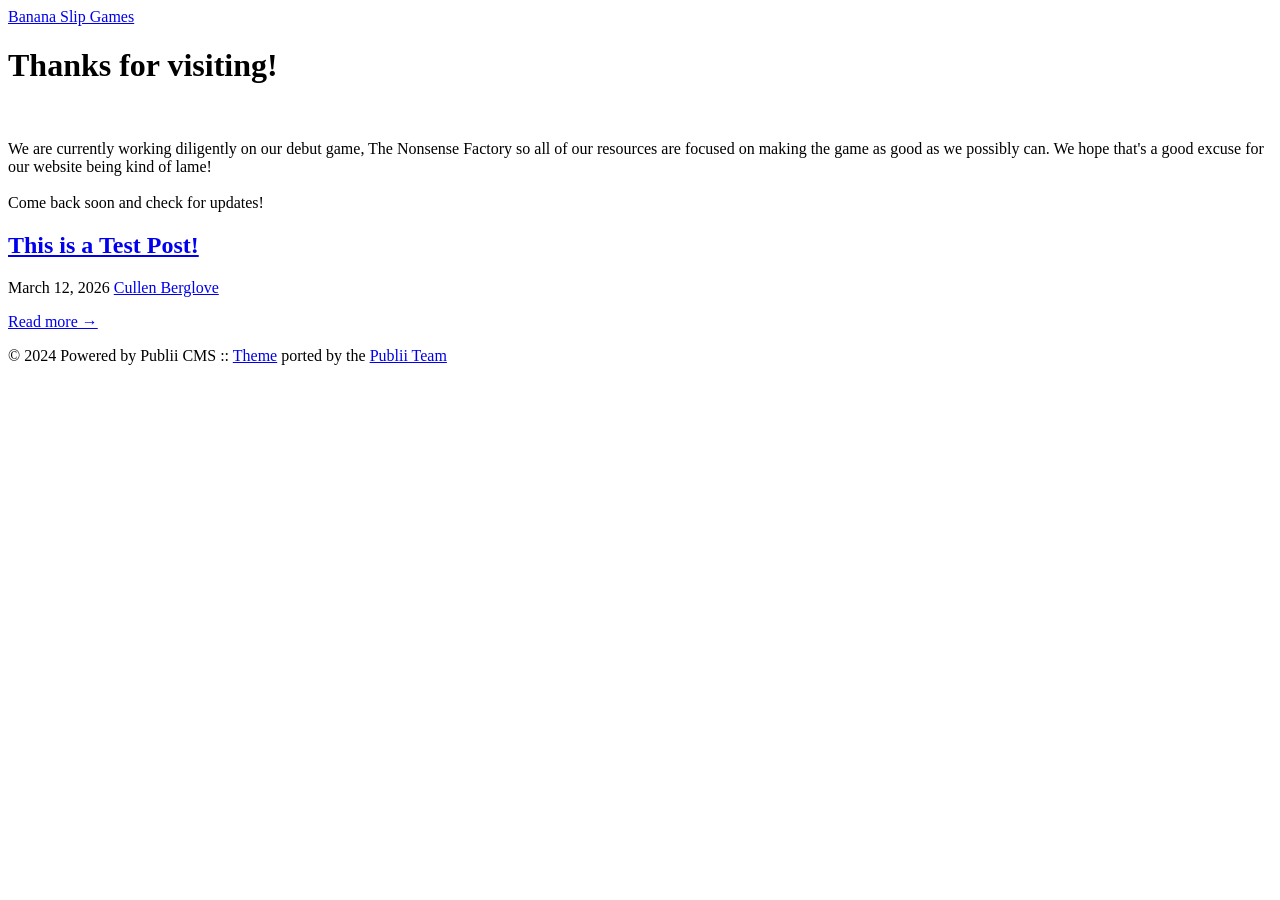
==== index.html @ 8c00ed87 "Updated from Publii" ====
<!DOCTYPE html><html lang="en-gb"><head><meta charset="utf-8"><meta http-equiv="X-UA-Compatible" content="IE=edge"><meta name="viewport" content="width=device-width,initial-scale=1"><title>Banana Slip Games</title><meta name="generator" content="Publii Open-Source CMS for Static Site"><link rel="canonical" href="https://bananaslipgames.com/"><link rel="alternate" type="application/atom+xml" href="https://bananaslipgames.com/feed.xml" title="Banana Slip Games - RSS"><link rel="alternate" type="application/json" href="https://bananaslipgames.com/feed.json" title="Banana Slip Games - JSON"><meta property="og:title" content="Banana Slip Games"><meta property="og:site_name" content="Banana Slip Games"><meta property="og:description" content=""><meta property="og:url" content="https://bananaslipgames.com/"><meta property="og:type" content="website"><link rel="stylesheet" href="https://bananaslipgames.com/assets/css/style.css?v=e19cced6341d15e84c3d202e5e386440"><script type="application/ld+json">{"@context":"http://schema.org","@type":"Organization","name":"Banana Slip Games","url":"https://bananaslipgames.com/"}</script><noscript><style>img[loading] {
                    opacity: 1;
                }</style></noscript></head><body class="home-template"><div class="container"><header class="header"><div class="header__logo"><a class="logo" href="https://bananaslipgames.com/">Banana Slip Games</a></div></header><main class="content"><div class="hero framed"><h1>Thanks for visiting!</h1><p> </p><p>We are currently working diligently on our debut game, The Nonsense Factory so all of our resources are focused on making the game as good as we possibly can. We hope that's a good excuse for our website being kind of lame!<br><br>Come back soon and check for updates!</p></div><div class="posts"><article class="post"><header><h2 class="h1 post__title"><a href="https://bananaslipgames.com/this-is-a-test-post.html">This is a Test Post!</a></h2><div class="post__meta"><time datetime="2026-03-12T14:26" class="post__date">March 12, 2026 </time><a href="https://bananaslipgames.com/authors/cullen-berglove/" class="post__author">Cullen Berglove</a></div><div class="post__tags"></div></header><div class="post__content"><p></p><a href="https://bananaslipgames.com/this-is-a-test-post.html" class="read-more">Read more &#8594;</a></div></article></div></main><footer class="footer"><div class="footer__inner"><div class="footer__copyright"><p>© 2024 Powered by Publii CMS :: <a href="https://github.com/panr/hugo-theme-terminal" target="_blank" rel="noopener">Theme</a> ported by the <a href="https://getpublii.com/customization-service/" target="_blank" rel="noopener">Publii Team</a></p></div></div></footer></div><script defer="defer" src="https://bananaslipgames.com/assets/js/scripts.min.js?v=c2232aa7558e9517946129d2a1b8c770"></script><script>window.publiiThemeMenuConfig={mobileMenuMode:'sidebar',animationSpeed:300,submenuWidth: 'auto',doubleClickTime:500,mobileMenuExpandableSubmenus:true,relatedContainerForOverlayMenuSelector:'.top'};</script><script>var images = document.querySelectorAll('img[loading]');
        for (var i = 0; i < images.length; i++) {
            if (images[i].complete) {
                images[i].classList.add('is-loaded');
            } else {
                images[i].addEventListener('load', function () {
                    this.classList.add('is-loaded');
                }, false);
            }
        }</script></body></html>
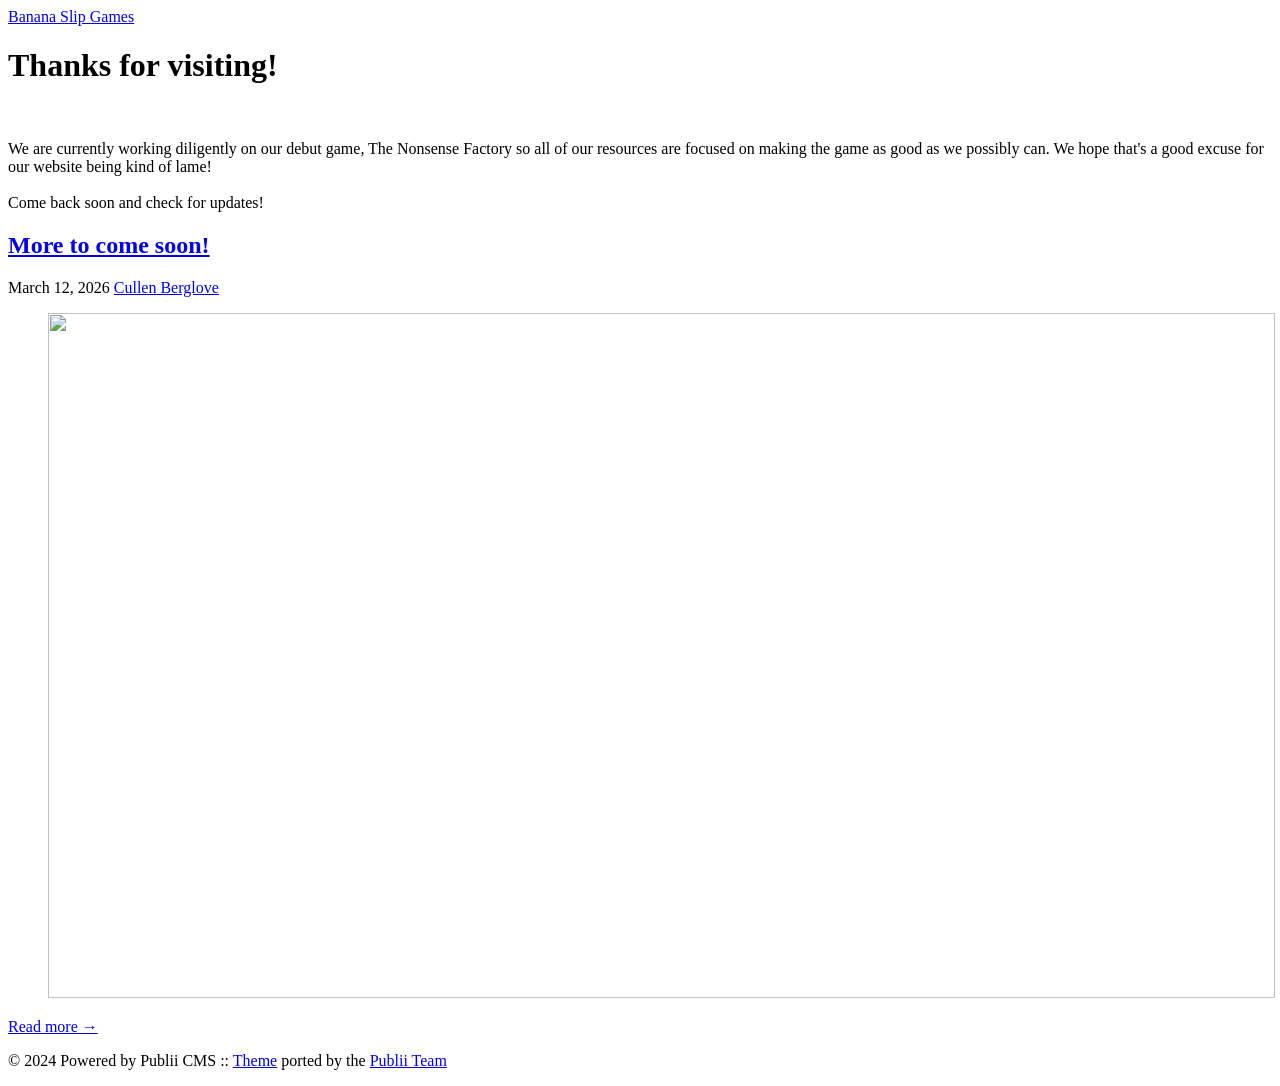
==== commit da8867a6: "Updated from Publii" ====
--- a/index.html
+++ b/index.html
@@ -1,6 +1,6 @@
-<!DOCTYPE html><html lang="en-gb"><head><meta charset="utf-8"><meta http-equiv="X-UA-Compatible" content="IE=edge"><meta name="viewport" content="width=device-width,initial-scale=1"><title>Banana Slip Games</title><meta name="generator" content="Publii Open-Source CMS for Static Site"><link rel="canonical" href="https://bananaslipgames.com/"><link rel="alternate" type="application/atom+xml" href="https://bananaslipgames.com/feed.xml" title="Banana Slip Games - RSS"><link rel="alternate" type="application/json" href="https://bananaslipgames.com/feed.json" title="Banana Slip Games - JSON"><meta property="og:title" content="Banana Slip Games"><meta property="og:site_name" content="Banana Slip Games"><meta property="og:description" content=""><meta property="og:url" content="https://bananaslipgames.com/"><meta property="og:type" content="website"><link rel="stylesheet" href="https://bananaslipgames.com/assets/css/style.css?v=e19cced6341d15e84c3d202e5e386440"><script type="application/ld+json">{"@context":"http://schema.org","@type":"Organization","name":"Banana Slip Games","url":"https://bananaslipgames.com/"}</script><noscript><style>img[loading] {
+<!DOCTYPE html><html lang="en-gb"><head><meta charset="utf-8"><meta http-equiv="X-UA-Compatible" content="IE=edge"><meta name="viewport" content="width=device-width,initial-scale=1"><title>Banana Slip Games</title><meta name="generator" content="Publii Open-Source CMS for Static Site"><link rel="canonical" href="https://bananaslipgames.com/"><link rel="alternate" type="application/atom+xml" href="https://bananaslipgames.com/feed.xml" title="Banana Slip Games - RSS"><link rel="alternate" type="application/json" href="https://bananaslipgames.com/feed.json" title="Banana Slip Games - JSON"><meta property="og:title" content="Banana Slip Games"><meta property="og:image" content="https://bananaslipgames.com/media/website/bananaslipgames.PNG"><meta property="og:image:width" content="1227"><meta property="og:image:height" content="685"><meta property="og:site_name" content="Banana Slip Games"><meta property="og:description" content=""><meta property="og:url" content="https://bananaslipgames.com/"><meta property="og:type" content="website"><link rel="stylesheet" href="https://bananaslipgames.com/assets/css/style.css?v=e19cced6341d15e84c3d202e5e386440"><script type="application/ld+json">{"@context":"http://schema.org","@type":"Organization","name":"Banana Slip Games","url":"https://bananaslipgames.com/"}</script><noscript><style>img[loading] {
                     opacity: 1;
-                }</style></noscript></head><body class="home-template"><div class="container"><header class="header"><div class="header__logo"><a class="logo" href="https://bananaslipgames.com/">Banana Slip Games</a></div></header><main class="content"><div class="hero framed"><h1>Thanks for visiting!</h1><p> </p><p>We are currently working diligently on our debut game, The Nonsense Factory so all of our resources are focused on making the game as good as we possibly can. We hope that's a good excuse for our website being kind of lame!<br><br>Come back soon and check for updates!</p></div><div class="posts"><article class="post"><header><h2 class="h1 post__title"><a href="https://bananaslipgames.com/this-is-a-test-post.html">This is a Test Post!</a></h2><div class="post__meta"><time datetime="2026-03-12T14:26" class="post__date">March 12, 2026 </time><a href="https://bananaslipgames.com/authors/cullen-berglove/" class="post__author">Cullen Berglove</a></div><div class="post__tags"></div></header><div class="post__content"><p></p><a href="https://bananaslipgames.com/this-is-a-test-post.html" class="read-more">Read more &#8594;</a></div></article></div></main><footer class="footer"><div class="footer__inner"><div class="footer__copyright"><p>© 2024 Powered by Publii CMS :: <a href="https://github.com/panr/hugo-theme-terminal" target="_blank" rel="noopener">Theme</a> ported by the <a href="https://getpublii.com/customization-service/" target="_blank" rel="noopener">Publii Team</a></p></div></div></footer></div><script defer="defer" src="https://bananaslipgames.com/assets/js/scripts.min.js?v=c2232aa7558e9517946129d2a1b8c770"></script><script>window.publiiThemeMenuConfig={mobileMenuMode:'sidebar',animationSpeed:300,submenuWidth: 'auto',doubleClickTime:500,mobileMenuExpandableSubmenus:true,relatedContainerForOverlayMenuSelector:'.top'};</script><script>var images = document.querySelectorAll('img[loading]');
+                }</style></noscript></head><body class="home-template"><div class="container"><header class="header"><div class="header__logo"><a class="logo" href="https://bananaslipgames.com/">Banana Slip Games</a></div></header><main class="content"><div class="hero framed"><h1>Thanks for visiting!</h1><p> </p><p>We are currently working diligently on our debut game, The Nonsense Factory so all of our resources are focused on making the game as good as we possibly can. We hope that's a good excuse for our website being kind of lame!<br><br>Come back soon and check for updates!</p></div><div class="posts"><article class="post"><header><h2 class="h1 post__title"><a href="https://bananaslipgames.com/more-to-come-soon.html">More to come soon!</a></h2><div class="post__meta"><time datetime="2026-03-12T14:46" class="post__date">March 12, 2026 </time><a href="https://bananaslipgames.com/authors/cullen-berglove/" class="post__author">Cullen Berglove</a></div><div class="post__tags"></div></header><div class="post__content"><figure class="post__image"><img loading="lazy" src="https://bananaslipgames.com/media/posts/2/bananaslipgames.PNG" alt="" width="1227" height="685" sizes="(min-width: 920px) 703px, (min-width: 700px) calc(82vw - 35px), calc(100vw - 81px)" srcset="https://bananaslipgames.com/media/posts/2/responsive/bananaslipgames-xs.PNG 300w, https://bananaslipgames.com/media/posts/2/responsive/bananaslipgames-sm.PNG 480w, https://bananaslipgames.com/media/posts/2/responsive/bananaslipgames-md.PNG 768w, https://bananaslipgames.com/media/posts/2/responsive/bananaslipgames-lg.PNG 1024w"></figure><a href="https://bananaslipgames.com/more-to-come-soon.html" class="read-more">Read more &#8594;</a></div></article></div></main><footer class="footer"><div class="footer__inner"><div class="footer__copyright"><p>© 2024 Powered by Publii CMS :: <a href="https://github.com/panr/hugo-theme-terminal" target="_blank" rel="noopener">Theme</a> ported by the <a href="https://getpublii.com/customization-service/" target="_blank" rel="noopener">Publii Team</a></p></div></div></footer></div><script defer="defer" src="https://bananaslipgames.com/assets/js/scripts.min.js?v=c2232aa7558e9517946129d2a1b8c770"></script><script>window.publiiThemeMenuConfig={mobileMenuMode:'sidebar',animationSpeed:300,submenuWidth: 'auto',doubleClickTime:500,mobileMenuExpandableSubmenus:true,relatedContainerForOverlayMenuSelector:'.top'};</script><script>var images = document.querySelectorAll('img[loading]');
         for (var i = 0; i < images.length; i++) {
             if (images[i].complete) {
                 images[i].classList.add('is-loaded');
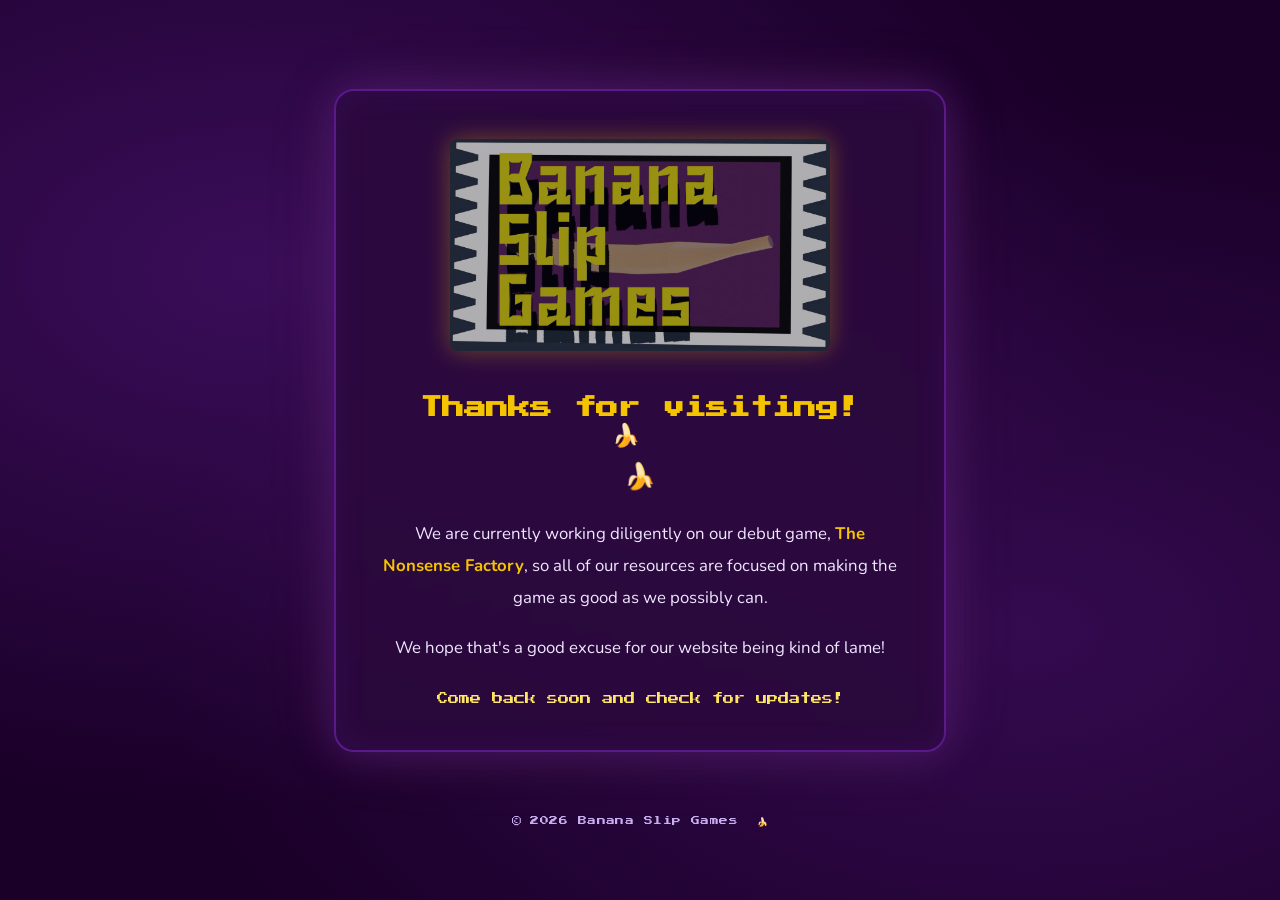
==== commit 2dbf1998: "Replaced site" ====
--- a/index.html
+++ b/index.html
@@ -1,12 +1,70 @@
-<!DOCTYPE html><html lang="en-gb"><head><meta charset="utf-8"><meta http-equiv="X-UA-Compatible" content="IE=edge"><meta name="viewport" content="width=device-width,initial-scale=1"><title>Banana Slip Games</title><meta name="generator" content="Publii Open-Source CMS for Static Site"><link rel="canonical" href="https://bananaslipgames.com/"><link rel="alternate" type="application/atom+xml" href="https://bananaslipgames.com/feed.xml" title="Banana Slip Games - RSS"><link rel="alternate" type="application/json" href="https://bananaslipgames.com/feed.json" title="Banana Slip Games - JSON"><meta property="og:title" content="Banana Slip Games"><meta property="og:image" content="https://bananaslipgames.com/media/website/bananaslipgames.PNG"><meta property="og:image:width" content="1227"><meta property="og:image:height" content="685"><meta property="og:site_name" content="Banana Slip Games"><meta property="og:description" content=""><meta property="og:url" content="https://bananaslipgames.com/"><meta property="og:type" content="website"><link rel="stylesheet" href="https://bananaslipgames.com/assets/css/style.css?v=e19cced6341d15e84c3d202e5e386440"><script type="application/ld+json">{"@context":"http://schema.org","@type":"Organization","name":"Banana Slip Games","url":"https://bananaslipgames.com/"}</script><noscript><style>img[loading] {
-                    opacity: 1;
-                }</style></noscript></head><body class="home-template"><div class="container"><header class="header"><div class="header__logo"><a class="logo" href="https://bananaslipgames.com/">Banana Slip Games</a></div></header><main class="content"><div class="hero framed"><h1>Thanks for visiting!</h1><p> </p><p>We are currently working diligently on our debut game, The Nonsense Factory so all of our resources are focused on making the game as good as we possibly can. We hope that's a good excuse for our website being kind of lame!<br><br>Come back soon and check for updates!</p></div><div class="posts"><article class="post"><header><h2 class="h1 post__title"><a href="https://bananaslipgames.com/more-to-come-soon.html">More to come soon!</a></h2><div class="post__meta"><time datetime="2026-03-12T14:46" class="post__date">March 12, 2026 </time><a href="https://bananaslipgames.com/authors/cullen-berglove/" class="post__author">Cullen Berglove</a></div><div class="post__tags"></div></header><div class="post__content"><figure class="post__image"><img loading="lazy" src="https://bananaslipgames.com/media/posts/2/bananaslipgames.PNG" alt="" width="1227" height="685" sizes="(min-width: 920px) 703px, (min-width: 700px) calc(82vw - 35px), calc(100vw - 81px)" srcset="https://bananaslipgames.com/media/posts/2/responsive/bananaslipgames-xs.PNG 300w, https://bananaslipgames.com/media/posts/2/responsive/bananaslipgames-sm.PNG 480w, https://bananaslipgames.com/media/posts/2/responsive/bananaslipgames-md.PNG 768w, https://bananaslipgames.com/media/posts/2/responsive/bananaslipgames-lg.PNG 1024w"></figure><a href="https://bananaslipgames.com/more-to-come-soon.html" class="read-more">Read more &#8594;</a></div></article></div></main><footer class="footer"><div class="footer__inner"><div class="footer__copyright"><p>© 2024 Powered by Publii CMS :: <a href="https://github.com/panr/hugo-theme-terminal" target="_blank" rel="noopener">Theme</a> ported by the <a href="https://getpublii.com/customization-service/" target="_blank" rel="noopener">Publii Team</a></p></div></div></footer></div><script defer="defer" src="https://bananaslipgames.com/assets/js/scripts.min.js?v=c2232aa7558e9517946129d2a1b8c770"></script><script>window.publiiThemeMenuConfig={mobileMenuMode:'sidebar',animationSpeed:300,submenuWidth: 'auto',doubleClickTime:500,mobileMenuExpandableSubmenus:true,relatedContainerForOverlayMenuSelector:'.top'};</script><script>var images = document.querySelectorAll('img[loading]');
-        for (var i = 0; i < images.length; i++) {
-            if (images[i].complete) {
-                images[i].classList.add('is-loaded');
-            } else {
-                images[i].addEventListener('load', function () {
-                    this.classList.add('is-loaded');
-                }, false);
-            }
-        }</script></body></html>+<!DOCTYPE html>
+<html lang="en">
+<head>
+  <meta charset="UTF-8" />
+  <meta name="viewport" content="width=device-width, initial-scale=1.0" />
+  <meta name="description" content="Banana Slip Games — indie game development studio. Currently making The Nonsense Factory." />
+
+  <title>Banana Slip Games</title>
+
+  <!-- Fonts -->
+  <link rel="preconnect" href="https://fonts.googleapis.com" />
+  <link rel="preconnect" href="https://fonts.gstatic.com" crossorigin />
+  <link href="https://fonts.googleapis.com/css2?family=Press+Start+2P&family=Nunito:wght@400;700&display=swap" rel="stylesheet" />
+
+  <!-- Styles -->
+  <link rel="stylesheet" href="style.css" />
+</head>
+<body>
+
+  <!-- Banana Rain Background -->
+  <div id="banana-rain" aria-hidden="true"></div>
+
+  <!-- TODO: nav bar goes here when pages are added -->
+
+  <!-- Main Card -->
+  <main>
+    <div class="card">
+
+      <!-- Logo -->
+      <div class="logo-wrap">
+        <a href="#">
+          <img
+            src="pictures/bananaslipgames.PNG"
+            alt="Banana Slip Games logo"
+          />
+        </a>
+      </div>
+
+      <!-- Heading -->
+      <h1>Thanks for visiting!</h1>
+
+      <!-- Spinning banana divider -->
+      <span class="divider" aria-hidden="true">🍌</span>
+
+      <!-- Message -->
+      <div class="message">
+        <p>
+          We are currently working diligently on our debut game,
+          <strong>The Nonsense Factory</strong>, so all of our resources
+          are focused on making the game as good as we possibly can.
+        </p>
+        <p>
+          We hope that's a good excuse for our website being kind of lame!
+        </p>
+        <span class="comeback">Come back soon and check for updates!</span>
+      </div>
+
+    </div>
+  </main>
+
+  <!-- Footer -->
+  <footer>
+    <p>&copy; 2026 Banana Slip Games &nbsp;🍌</p>
+  </footer>
+
+  <!-- Scripts -->
+  <script src="script.js"></script>
+
+</body>
+</html>
--- a/style.css
+++ b/style.css
@@ -0,0 +1,256 @@
+/* ============================================================
+   BananaSlipGames — style.css
+   ============================================================ */
+
+/* ── Google Fonts loaded in HTML ── */
+
+/* ── Custom Properties ── */
+:root {
+  --bg-deep:       #1a0028;
+  --bg-purple:     #2b0a3d;
+  --card-bg:       rgba(43, 10, 61, 0.88);
+  --accent-purple: #5a1a8a;
+  --banana:        #f5c400;
+  --banana-light:  #ffe566;
+  --text-light:    #f0e6ff;
+  --text-muted:    #c9aef0;
+  --shadow-dark:   #1a0025;
+}
+
+/* ── Reset / Base ── */
+*, *::before, *::after {
+  box-sizing: border-box;
+  margin: 0;
+  padding: 0;
+}
+
+html, body {
+  width: 100%;
+  min-height: 100vh;
+  overflow-x: hidden;
+}
+
+body {
+  background-color: var(--bg-deep);
+  background-image:
+    radial-gradient(ellipse at 20% 30%, rgba(90, 26, 138, 0.5) 0%, transparent 60%),
+    radial-gradient(ellipse at 80% 70%, rgba(90, 26, 138, 0.4) 0%, transparent 60%);
+  font-family: 'Nunito', sans-serif;
+  color: var(--text-light);
+  display: flex;
+  flex-direction: column;
+  align-items: center;
+  justify-content: center;
+  cursor: none; /* hide default cursor — JS banana cursor takes over */
+}
+
+/* ── Banana Rain Layer ── */
+#banana-rain {
+  position: fixed;
+  inset: 0;
+  pointer-events: none;
+  z-index: 0;
+  overflow: hidden;
+}
+
+.falling-banana {
+  position: absolute;
+  top: -3rem;
+  user-select: none;
+  animation: fall linear forwards;
+  will-change: transform, opacity;
+}
+
+@keyframes fall {
+  0% {
+    transform: translateY(0) rotate(0deg);
+    opacity: 0.9;
+  }
+  10% { opacity: 1; }
+  90% { opacity: 0.8; }
+  100% {
+    transform: translateY(115vh) rotate(720deg);
+    opacity: 0;
+  }
+}
+
+/* ── Custom Cursor ── */
+.cursor-banana {
+  position: fixed;
+  pointer-events: none;
+  z-index: 9999;
+  font-size: 1.4rem;
+  transform: translate(-50%, -50%);
+  transition: transform 0.05s ease;
+  will-change: left, top;
+}
+
+.cursor-trail {
+  position: fixed;
+  pointer-events: none;
+  z-index: 9998;
+  font-size: 0.9rem;
+  transform: translate(-50%, -50%);
+  animation: trailFade 0.6s ease forwards;
+  will-change: transform, opacity;
+}
+
+@keyframes trailFade {
+  0%   { opacity: 1;  transform: translate(-50%, -50%) scale(1); }
+  100% { opacity: 0;  transform: translate(-50%, -130%) scale(0.4); }
+}
+
+/* ── Main Card ── */
+.card {
+  position: relative;
+  z-index: 1;
+  background: var(--card-bg);
+  border: 2px solid var(--accent-purple);
+  border-radius: 1.25rem;
+  box-shadow:
+    0 0 40px rgba(90, 26, 138, 0.6),
+    0 0 80px rgba(245, 196, 0, 0.08),
+    inset 0 0 30px rgba(90, 26, 138, 0.2);
+  padding: 3rem 2.5rem 2.5rem;
+  max-width: 680px;
+  width: 90%;
+  margin: 3rem auto;
+  text-align: center;
+  backdrop-filter: blur(6px);
+  -webkit-backdrop-filter: blur(6px);
+  animation: slideUp 0.9s cubic-bezier(0.22, 1, 0.36, 1) forwards;
+}
+
+@keyframes slideUp {
+  from {
+    opacity: 0;
+    transform: translateY(40px);
+  }
+  to {
+    opacity: 1;
+    transform: translateY(0);
+  }
+}
+
+/* ── Logo ── */
+.logo-wrap {
+  margin-bottom: 2rem;
+}
+
+.logo-wrap img {
+  max-width: 100%;
+  width: 380px;
+  height: auto;
+  border-radius: 0.5rem;
+  animation: wiggle 3s ease-in-out infinite;
+  filter: drop-shadow(0 0 12px rgba(245, 196, 0, 0.35));
+}
+
+@keyframes wiggle {
+  0%,  100% { transform: rotate(-2deg) scale(1);    }
+  25%        { transform: rotate(2deg) scale(1.02);  }
+  50%        { transform: rotate(-1deg) scale(1);    }
+  75%        { transform: rotate(2.5deg) scale(1.01);}
+}
+
+/* ── Heading ── */
+h1 {
+  font-family: 'Press Start 2P', monospace;
+  font-size: clamp(0.9rem, 3vw, 1.4rem);
+  color: var(--banana);
+  line-height: 1.7;
+  margin-bottom: 1.5rem;
+  animation: glowPulse 2.5s ease-in-out infinite;
+}
+
+@keyframes glowPulse {
+  0%,  100% {
+    text-shadow:
+      0 0 6px  var(--banana),
+      0 0 14px var(--banana),
+      0 0 28px rgba(245, 196, 0, 0.4);
+  }
+  50% {
+    text-shadow:
+      0 0 10px var(--banana-light),
+      0 0 24px var(--banana),
+      0 0 50px rgba(245, 196, 0, 0.6);
+  }
+}
+
+/* ── Divider ── */
+.divider {
+  font-size: 1.6rem;
+  margin: 0.5rem 0 1.5rem;
+  display: block;
+  animation: spin 4s linear infinite;
+  display: inline-block;
+}
+
+@keyframes spin {
+  from { transform: rotate(0deg);   }
+  to   { transform: rotate(360deg); }
+}
+
+/* ── Body Text ── */
+.message {
+  font-family: 'Nunito', sans-serif;
+  font-size: 1.05rem;
+  line-height: 1.9;
+  color: var(--text-light);
+}
+
+.message p {
+  margin-bottom: 1.1rem;
+}
+
+.message strong {
+  color: var(--banana);
+  font-weight: 700;
+}
+
+.message .comeback {
+  font-family: 'Press Start 2P', monospace;
+  font-size: 0.7rem;
+  color: var(--banana-light);
+  line-height: 2;
+  margin-top: 1.5rem;
+  display: block;
+  animation: glowPulse 3s ease-in-out infinite reverse;
+}
+
+/* ── Footer ── */
+footer {
+  position: relative;
+  z-index: 1;
+  font-family: 'Press Start 2P', monospace;
+  font-size: 0.55rem;
+  color: var(--text-muted);
+  text-align: center;
+  padding: 1rem;
+  margin-bottom: 1rem;
+  letter-spacing: 0.05em;
+}
+
+/* ── Click Burst ── */
+@keyframes burstFade {
+  0%   { opacity: 1;  transform: translate(-50%, -50%) translate(0, 0) scale(1.2); }
+  100% { opacity: 0;  transform: translate(-50%, -50%) translate(var(--dx, 0), var(--dy, 0)) scale(0.3); }
+}
+
+/* ── Scrollbar ── */
+::-webkit-scrollbar { width: 8px; }
+::-webkit-scrollbar-track { background: var(--bg-deep); }
+::-webkit-scrollbar-thumb { background: var(--accent-purple); border-radius: 4px; }
+
+/* ── Responsive ── */
+@media (max-width: 480px) {
+  .card {
+    padding: 2rem 1.25rem;
+    margin: 1.5rem auto;
+  }
+
+  .logo-wrap img {
+    width: 260px;
+  }
+}
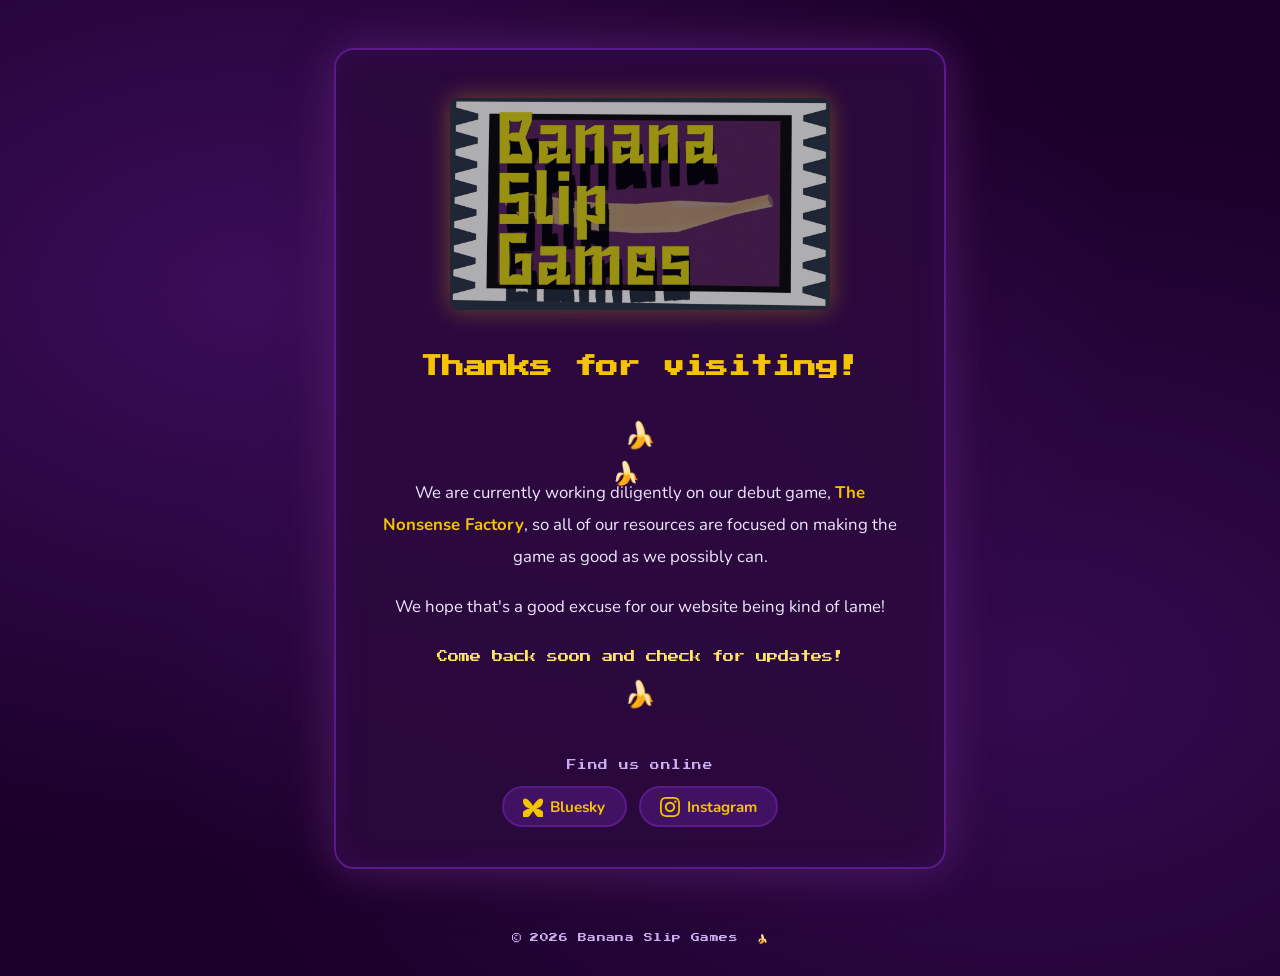
==== commit 9f3b159a: "Added Social Media Links" ====
--- a/index.html
+++ b/index.html
@@ -55,6 +55,28 @@
         <span class="comeback">Come back soon and check for updates!</span>
       </div>
 
+      <!-- Social divider -->
+      <span class="divider" aria-hidden="true">🍌</span>
+
+      <!-- Social Links -->
+      <section class="socials">
+        <p class="socials-label">Find us online</p>
+        <div class="socials-links">
+          <a href="https://bsky.app/profile/bananaslipgames.bsky.social" target="_blank" rel="noopener" class="social-btn">
+            <svg width="20" height="20" viewBox="0 0 360 320" xmlns="http://www.w3.org/2000/svg" aria-hidden="true" fill="currentColor">
+              <path d="M180 142c-16.3-31.7-60.7-90.8-102-120C37.7-10.7 0 5.7 0 55.3 0 88.7 17.8 120.3 37 140.7c22.7 24 47.3 36.3 86.7 45.3-14 2.7-65.3 14-102 39.3-44 29.3-49.3 80-18.7 108 28 25.3 76.7 22.7 108-7.3 20-19.3 37.3-47.3 70-95.3 32.7 48 50 76 70 95.3 31.3 30 80 32.7 108 7.3 30.7-28 25.3-78.7-18.7-108-36.7-25.3-88-36.7-102-39.3 39.3-9 64-21.3 86.7-45.3 19.3-20.3 37-52 37-85.3C360 5.7 322.3-10.7 282 22c-41.3 29.3-85.7 88.3-102 120z"/>
+            </svg>
+            Bluesky
+          </a>
+          <a href="https://www.instagram.com/bananaslipgames/" target="_blank" rel="noopener" class="social-btn">
+            <svg width="20" height="20" viewBox="0 0 24 24" xmlns="http://www.w3.org/2000/svg" aria-hidden="true" fill="currentColor">
+              <path d="M12 2.163c3.204 0 3.584.012 4.85.07 3.252.148 4.771 1.691 4.919 4.919.058 1.265.069 1.645.069 4.849 0 3.205-.012 3.584-.069 4.849-.149 3.225-1.664 4.771-4.919 4.919-1.266.058-1.644.07-4.85.07-3.204 0-3.584-.012-4.849-.07-3.26-.149-4.771-1.699-4.919-4.92-.058-1.265-.07-1.644-.07-4.849 0-3.204.013-3.583.07-4.849.149-3.227 1.664-4.771 4.919-4.919 1.266-.057 1.645-.069 4.849-.069zm0-2.163c-3.259 0-3.667.014-4.947.072-4.358.2-6.78 2.618-6.98 6.98-.059 1.281-.073 1.689-.073 4.948 0 3.259.014 3.668.072 4.948.2 4.358 2.618 6.78 6.98 6.98 1.281.058 1.689.072 4.948.072 3.259 0 3.668-.014 4.948-.072 4.354-.2 6.782-2.618 6.979-6.98.059-1.28.073-1.689.073-4.948 0-3.259-.014-3.667-.072-4.947-.196-4.354-2.617-6.78-6.979-6.98-1.281-.059-1.69-.073-4.949-.073zm0 5.838c-3.403 0-6.162 2.759-6.162 6.162s2.759 6.163 6.162 6.163 6.162-2.759 6.162-6.163c0-3.403-2.759-6.162-6.162-6.162zm0 10.162c-2.209 0-4-1.79-4-4 0-2.209 1.791-4 4-4s4 1.791 4 4c0 2.21-1.791 4-4 4zm6.406-11.845c-.796 0-1.441.645-1.441 1.44s.645 1.44 1.441 1.44c.795 0 1.439-.645 1.439-1.44s-.644-1.44-1.439-1.44z"/>
+            </svg>
+            Instagram
+          </a>
+        </div>
+      </section>
+
     </div>
   </main>
 
--- a/style.css
+++ b/style.css
@@ -232,6 +232,50 @@
   letter-spacing: 0.05em;
 }
 
+/* ── Social Links ── */
+.socials {
+  margin-top: 1.5rem;
+  text-align: center;
+}
+
+.socials-label {
+  font-family: 'Press Start 2P', monospace;
+  font-size: 0.6rem;
+  color: var(--text-muted);
+  margin-bottom: 1rem;
+  letter-spacing: 0.05em;
+}
+
+.socials-links {
+  display: flex;
+  gap: 0.75rem;
+  justify-content: center;
+  flex-wrap: wrap;
+}
+
+.social-btn {
+  display: inline-flex;
+  align-items: center;
+  gap: 0.45rem;
+  background: rgba(90, 26, 138, 0.5);
+  border: 2px solid var(--accent-purple);
+  border-radius: 999px;
+  color: var(--banana);
+  font-family: 'Nunito', sans-serif;
+  font-size: 0.95rem;
+  font-weight: 700;
+  padding: 0.55rem 1.2rem;
+  text-decoration: none;
+  transition: background 0.2s ease, color 0.2s ease, border-color 0.2s ease, transform 0.15s ease;
+}
+
+.social-btn:hover {
+  background: var(--banana);
+  color: var(--bg-deep);
+  border-color: var(--banana);
+  transform: scale(1.06);
+}
+
 /* ── Click Burst ── */
 @keyframes burstFade {
   0%   { opacity: 1;  transform: translate(-50%, -50%) translate(0, 0) scale(1.2); }
@@ -253,4 +297,9 @@
   .logo-wrap img {
     width: 260px;
   }
-}
+
+  .social-btn {
+    font-size: 0.85rem;
+    padding: 0.5rem 1rem;
+  }
+}
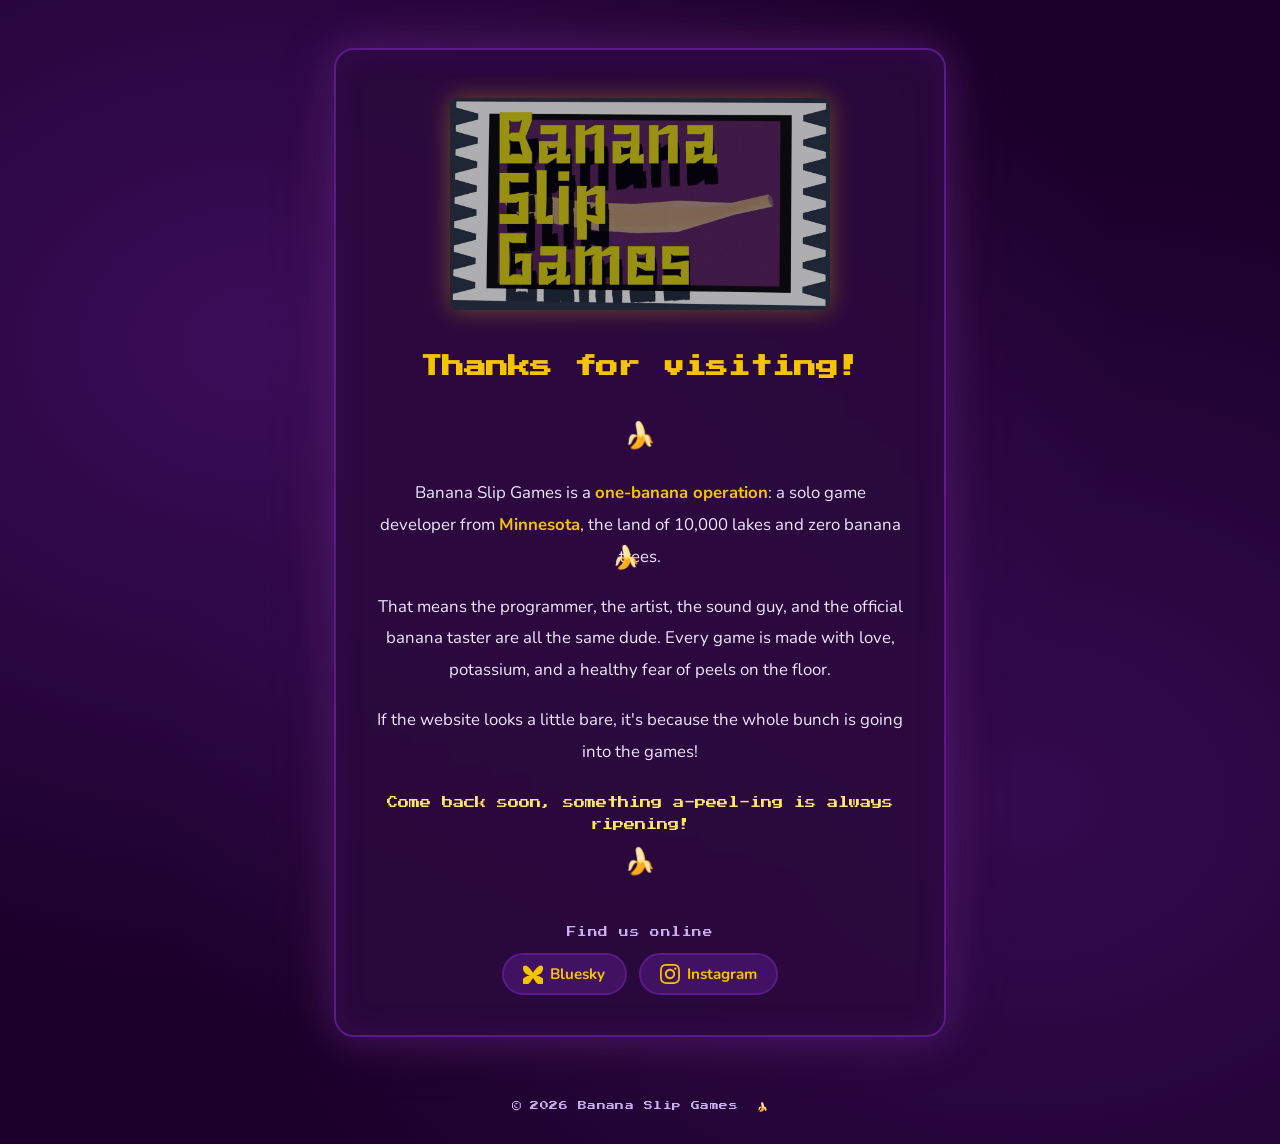
==== commit 53d89562: "Update homepage copy: solo dev from Minnesota, drop Nonsense Factory Co-Authored-By: Claude Opus 5.5" ====
--- a/index.html
+++ b/index.html
@@ -3,7 +3,7 @@
 <head>
   <meta charset="UTF-8" />
   <meta name="viewport" content="width=device-width, initial-scale=1.0" />
-  <meta name="description" content="Banana Slip Games — indie game development studio. Currently making The Nonsense Factory." />
+  <meta name="description" content="Banana Slip Games — a one-banana indie game studio. Solo developer from Minnesota." />
 
   <title>Banana Slip Games</title>
 
@@ -45,14 +45,20 @@
       <!-- Message -->
       <div class="message">
         <p>
-          We are currently working diligently on our debut game,
-          <strong>The Nonsense Factory</strong>, so all of our resources
-          are focused on making the game as good as we possibly can.
+          Banana Slip Games is a <strong>one-banana operation</strong>: a solo
+          game developer from <strong>Minnesota</strong>, the land of 10,000
+          lakes and zero banana trees.
         </p>
         <p>
-          We hope that's a good excuse for our website being kind of lame!
+          That means the programmer, the artist, the sound guy, and the
+          official banana taster are all the same dude. Every game is made
+          with love, potassium, and a healthy fear of peels on the floor.
         </p>
-        <span class="comeback">Come back soon and check for updates!</span>
+        <p>
+          If the website looks a little bare, it's because the whole bunch
+          is going into the games!
+        </p>
+        <span class="comeback">Come back soon, something a-peel-ing is always ripening!</span>
       </div>
 
       <!-- Social divider -->
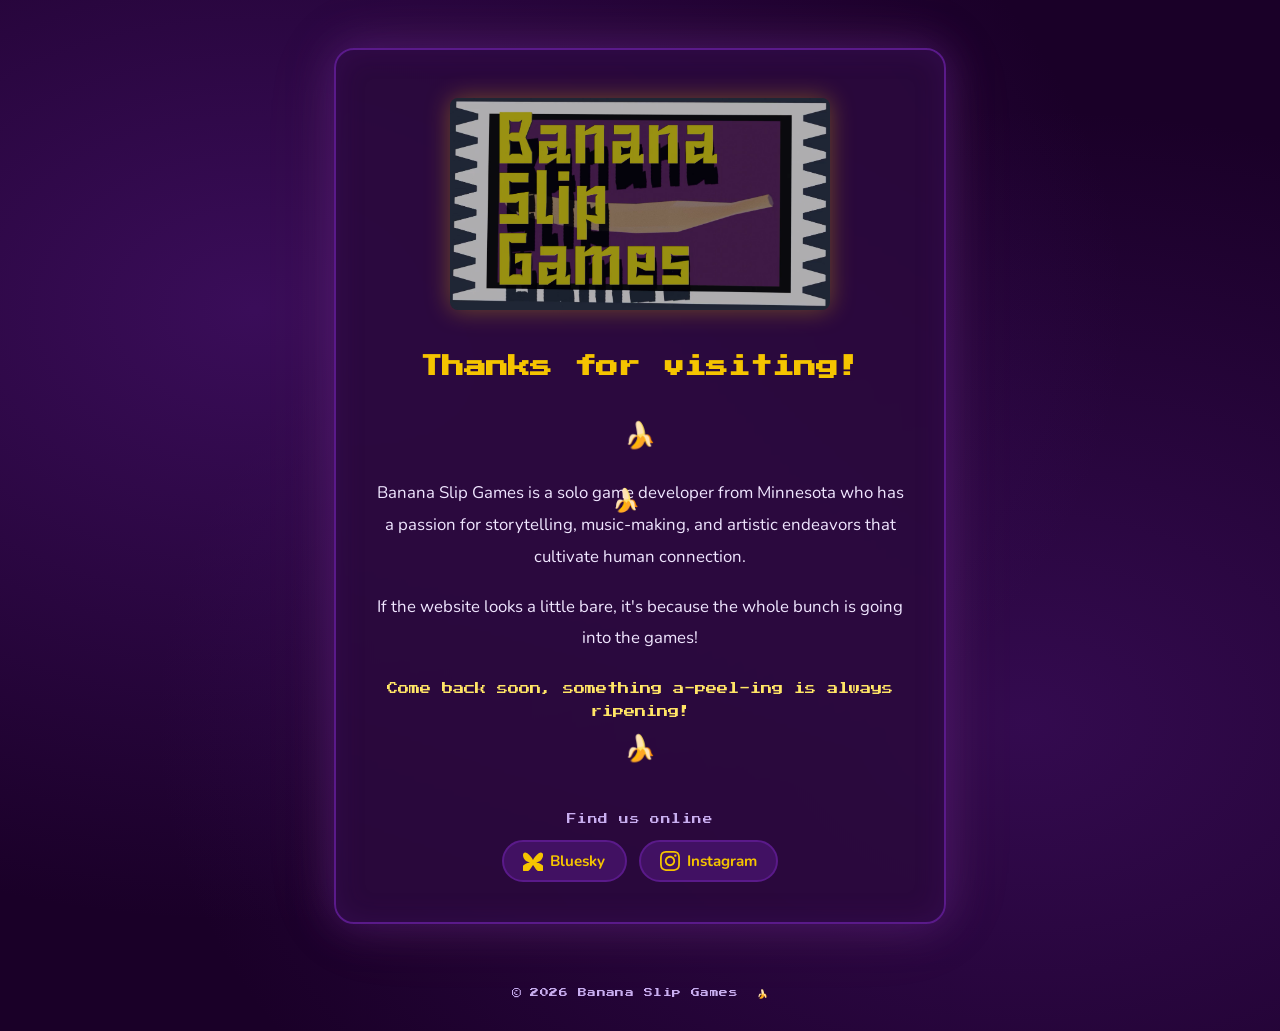
==== commit a53899d1: "Use Cullen's intro copy on homepage Co-Authored-By: Claude Opus 5.5 <noreply@anthropic.com> Claude-S" ====
--- a/index.html
+++ b/index.html
@@ -45,14 +45,9 @@
       <!-- Message -->
       <div class="message">
         <p>
-          Banana Slip Games is a <strong>one-banana operation</strong>: a solo
-          game developer from <strong>Minnesota</strong>, the land of 10,000
-          lakes and zero banana trees.
-        </p>
-        <p>
-          That means the programmer, the artist, the sound guy, and the
-          official banana taster are all the same dude. Every game is made
-          with love, potassium, and a healthy fear of peels on the floor.
+          Banana Slip Games is a solo game developer from Minnesota who has
+          a passion for storytelling, music-making, and artistic endeavors
+          that cultivate human connection.
         </p>
         <p>
           If the website looks a little bare, it's because the whole bunch
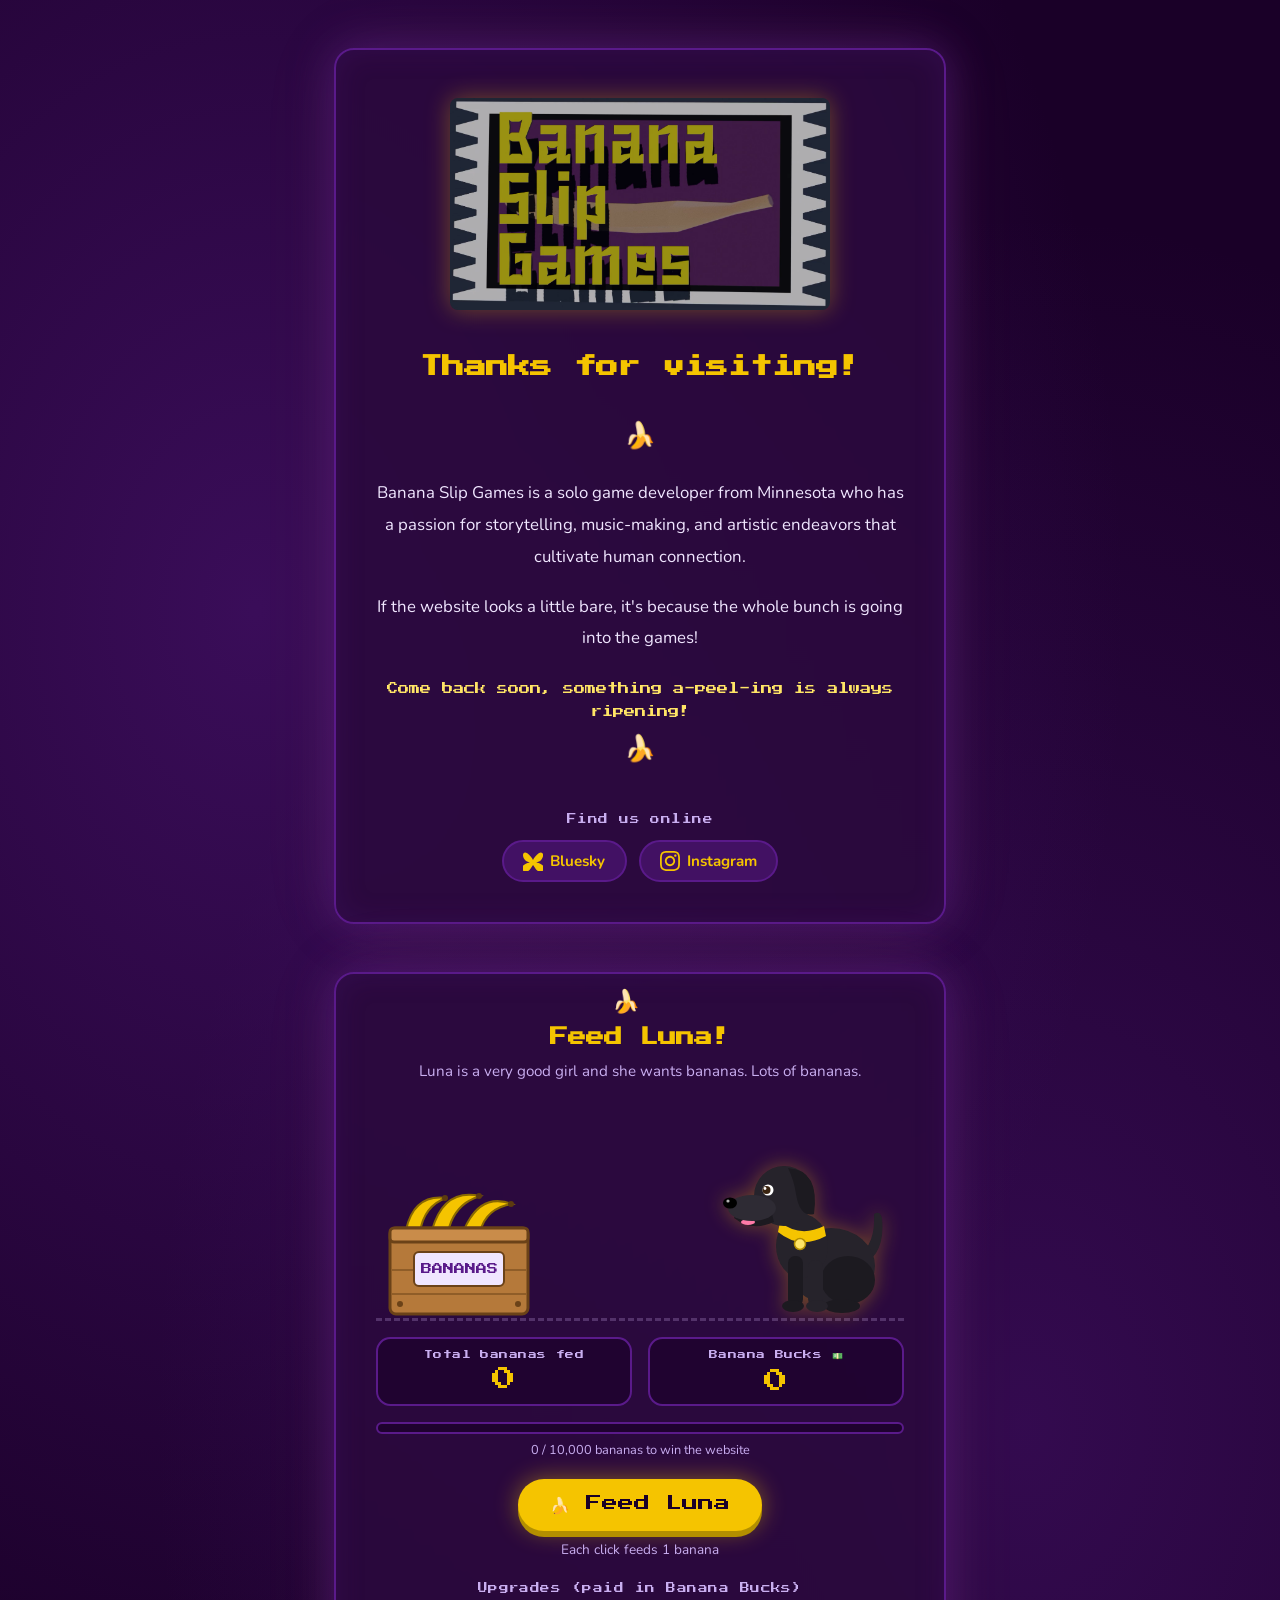
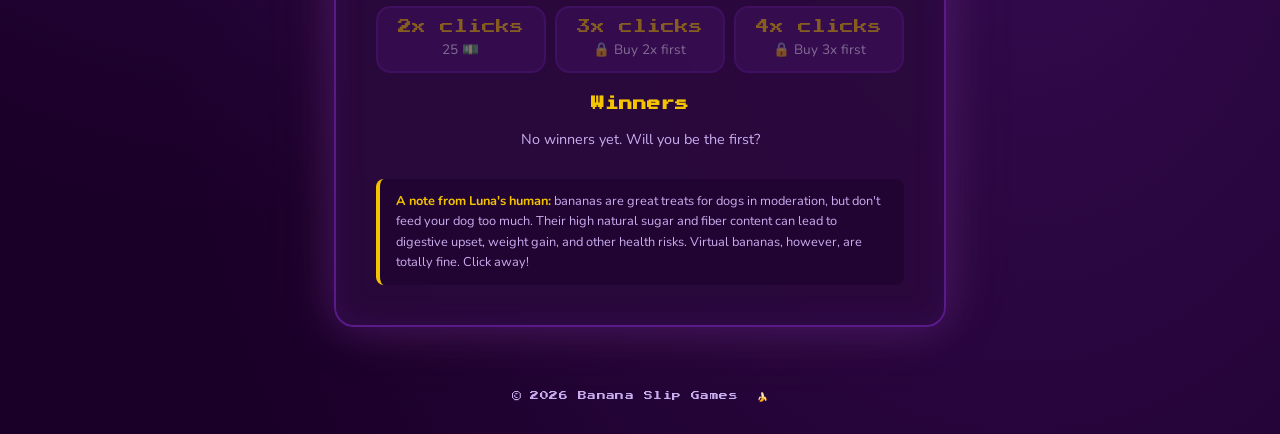
==== commit 08d25fc9: "Add Feed Luna banana incremental to the homepage Click to send bananas from the box to Luna. Total b" ====
--- a/index.html
+++ b/index.html
@@ -14,6 +14,7 @@
 
   <!-- Styles -->
   <link rel="stylesheet" href="style.css" />
+  <link rel="stylesheet" href="luna.css" />
 </head>
 <body>
 
@@ -79,6 +80,124 @@
       </section>
 
     </div>
+
+    <!-- ── Feed Luna: banana incremental ── -->
+    <section class="card luna-game" id="feed-luna" aria-labelledby="luna-title">
+      <h2 id="luna-title">Feed Luna!</h2>
+      <p class="luna-sub">Luna is a very good girl and she wants bananas. Lots of bananas.</p>
+
+      <div class="luna-stage" id="luna-stage">
+        <!-- Banana box -->
+        <svg class="banana-box" id="banana-box" viewBox="0 0 150 130" role="img" aria-label="A crate full of bananas">
+          <g fill="#f5c400" stroke="#8a6a00" stroke-width="2">
+            <path d="M22 42 Q30 6 62 10 Q40 18 36 44 Z" />
+            <path d="M48 42 Q60 0 96 8 Q70 16 64 44 Z" />
+            <path d="M80 42 Q96 4 128 16 Q102 20 96 44 Z" />
+          </g>
+          <g fill="#5c3b10">
+            <circle cx="61" cy="10" r="3" />
+            <circle cx="95" cy="8" r="3" />
+            <circle cx="127" cy="16" r="3" />
+          </g>
+          <rect x="6" y="40" width="138" height="86" rx="6" fill="#b5793a" stroke="#6b4218" stroke-width="3" />
+          <rect x="6" y="40" width="138" height="14" rx="4" fill="#c98c4a" stroke="#6b4218" stroke-width="3" />
+          <line x1="8" y1="82" x2="142" y2="82" stroke="#6b4218" stroke-width="2" opacity="0.5" />
+          <line x1="8" y1="106" x2="142" y2="106" stroke="#6b4218" stroke-width="2" opacity="0.5" />
+          <rect x="30" y="64" width="90" height="34" rx="5" fill="#f0e6ff" stroke="#6b4218" stroke-width="2" />
+          <text x="75" y="87" text-anchor="middle" font-family="'Press Start 2P', monospace" font-size="11" fill="#5a1a8a">BANANAS</text>
+          <circle cx="16" cy="116" r="3" fill="#6b4218" />
+          <circle cx="134" cy="116" r="3" fill="#6b4218" />
+        </svg>
+
+        <!-- Luna (a very good black dog) -->
+        <svg class="luna" id="luna" viewBox="0 0 200 200" role="img" aria-label="Luna, a black dog, waiting for bananas">
+          <g class="tail">
+            <path d="M160 150 Q190 140 186 100 Q184 92 178 96 Q180 132 156 140 Z" fill="#26232b" />
+          </g>
+          <!-- back leg + body -->
+          <ellipse cx="135" cy="148" rx="44" ry="38" fill="#26232b" />
+          <ellipse cx="152" cy="162" rx="27" ry="24" fill="#1c1a20" />
+          <ellipse cx="146" cy="188" rx="18" ry="7" fill="#1c1a20" />
+          <!-- chest + front legs -->
+          <ellipse cx="106" cy="128" rx="26" ry="32" fill="#26232b" />
+          <rect x="92" y="138" width="15" height="50" rx="7" fill="#1c1a20" />
+          <rect x="112" y="142" width="15" height="46" rx="7" fill="#26232b" />
+          <ellipse cx="97" cy="188" rx="11" ry="6" fill="#1c1a20" />
+          <ellipse cx="121" cy="188" rx="11" ry="6" fill="#26232b" />
+
+          <g class="head">
+            <!-- collar -->
+            <path d="M84 104 Q104 120 128 108 L130 118 Q104 132 82 114 Z" fill="#f5c400" />
+            <circle cx="104" cy="126" r="5.5" fill="#ffe566" stroke="#b38f00" stroke-width="1.5" />
+            <!-- skull -->
+            <circle cx="88" cy="78" r="30" fill="#26232b" />
+            <!-- lower jaw (chomps) -->
+            <g class="jaw">
+              <path d="M38 100 Q56 114 78 104 L76 96 Q58 102 40 96 Z" fill="#1c1a20" />
+              <ellipse cx="52" cy="104" rx="7" ry="3" fill="#ff7aa8" />
+            </g>
+            <!-- snout -->
+            <ellipse cx="56" cy="90" rx="24" ry="13" fill="#2e2b34" />
+            <!-- nose -->
+            <ellipse cx="34" cy="85" rx="7" ry="5.5" fill="#000" />
+            <circle cx="32" cy="83" r="1.6" fill="#fff" opacity="0.7" />
+            <!-- eye -->
+            <circle cx="72" cy="72" r="5.5" fill="#fff" />
+            <circle cx="70.5" cy="72" r="4" fill="#3a2410" />
+            <circle cx="69" cy="70.5" r="1.4" fill="#fff" />
+            <!-- ear -->
+            <path d="M92 50 Q124 52 118 96 Q104 100 100 76 Q98 62 92 50 Z" fill="#1c1a20" />
+          </g>
+        </svg>
+      </div>
+
+      <div class="luna-stats">
+        <div class="luna-stat">
+          <p class="luna-stat-label">Total bananas fed</p>
+          <p class="luna-stat-value" id="luna-total" aria-live="polite">0</p>
+        </div>
+        <div class="luna-stat">
+          <p class="luna-stat-label">Banana Bucks 💵</p>
+          <p class="luna-stat-value" id="luna-bucks">0</p>
+        </div>
+      </div>
+
+      <div class="luna-progress" aria-hidden="true"><div class="luna-progress-fill" id="luna-progress"></div></div>
+      <p class="luna-progress-label" id="luna-progress-label">0 / 10,000 bananas to win the website</p>
+
+      <button type="button" class="feed-btn" id="feed-btn">🍌 Feed Luna</button>
+      <p class="feed-rate" id="feed-rate">Each click feeds 1 banana</p>
+
+      <p class="luna-section-label">Upgrades (paid in Banana Bucks)</p>
+      <div class="upgrades" id="upgrades"></div>
+
+      <div class="win-panel" id="win-panel" hidden>
+        <p class="win-title">🏆 You won the website! 🏆</p>
+        <p id="win-prompt">10,000 bananas! Luna is stuffed and eternally grateful. Add your name to the Winners list:</p>
+        <form class="win-form" id="win-form" autocomplete="off">
+          <input type="text" id="win-name" maxlength="24" placeholder="Your name" aria-label="Your name" required />
+          <button type="submit" class="small-btn">Add me!</button>
+        </form>
+        <div id="win-done" hidden>
+          <p>You're on the board. Luna thanks you. 🐶</p>
+          <div class="win-form">
+            <button type="button" class="small-btn ghost" id="play-again">Feed her all over again</button>
+          </div>
+        </div>
+      </div>
+
+      <div class="winners">
+        <h3>Winners</h3>
+        <ol id="winners-list"></ol>
+      </div>
+
+      <p class="luna-disclaimer">
+        <strong>A note from Luna's human:</strong> bananas are great treats for dogs
+        in moderation, but don't feed your dog too much. Their high natural sugar and fiber content
+        can lead to digestive upset, weight gain, and other health risks. Virtual bananas, however,
+        are totally fine. Click away!
+      </p>
+    </section>
   </main>
 
   <!-- Footer -->
@@ -88,6 +207,7 @@
 
   <!-- Scripts -->
   <script src="script.js"></script>
+  <script src="luna.js"></script>
 
 </body>
 </html>
--- a/luna.css
+++ b/luna.css
@@ -0,0 +1,437 @@
+/* ============================================================
+   Feed Luna — banana incremental (luna.css)
+   ============================================================ */
+
+.luna-game {
+  margin-top: 0;
+}
+
+.luna-game,
+.luna-game * {
+  cursor: none; /* keep the site's banana cursor in charge */
+}
+
+.luna-game h2 {
+  font-family: 'Press Start 2P', monospace;
+  font-size: clamp(0.85rem, 2.6vw, 1.15rem);
+  color: var(--banana);
+  line-height: 1.7;
+  margin-bottom: 0.5rem;
+  animation: glowPulse 2.5s ease-in-out infinite;
+}
+
+.luna-sub {
+  color: var(--text-muted);
+  font-size: 0.95rem;
+  margin-bottom: 1.25rem;
+}
+
+/* ── Stage: banana box on the left, Luna on the right ── */
+.luna-stage {
+  position: relative;
+  display: flex;
+  align-items: flex-end;
+  justify-content: space-between;
+  gap: 1rem;
+  height: 220px;
+  padding: 0 0.5rem;
+  margin-bottom: 1rem;
+  border-bottom: 3px dashed rgba(201, 174, 240, 0.25);
+}
+
+.banana-box {
+  width: 150px;
+  max-width: 38%;
+  height: auto;
+  transform-origin: 50% 100%;
+}
+
+.banana-box.pop {
+  animation: boxPop 0.25s ease;
+}
+
+@keyframes boxPop {
+  0%   { transform: scale(1, 1); }
+  40%  { transform: scale(1.08, 0.92); }
+  100% { transform: scale(1, 1); }
+}
+
+.luna {
+  width: 200px;
+  max-width: 50%;
+  height: auto;
+  filter: drop-shadow(0 0 10px rgba(245, 196, 0, 0.35));
+  overflow: visible;
+}
+
+/* tail wag */
+.luna .tail {
+  transform-origin: 160px 150px;
+  animation: wag 0.9s ease-in-out infinite;
+}
+
+.luna.happy .tail {
+  animation-duration: 0.25s;
+}
+
+@keyframes wag {
+  0%, 100% { transform: rotate(-8deg); }
+  50%      { transform: rotate(14deg); }
+}
+
+/* head bob + jaw chomp */
+.luna .head {
+  transform-origin: 100px 115px;
+  transition: transform 0.15s ease;
+}
+
+.luna.open .head {
+  transform: rotate(-6deg);
+}
+
+.luna .jaw {
+  transform-origin: 74px 104px;
+  transition: transform 0.12s ease;
+}
+
+.luna.open .jaw {
+  transform: rotate(-22deg);
+}
+
+.luna.chomp .head {
+  animation: chompHead 0.35s ease;
+}
+
+.luna.chomp .jaw {
+  animation: chompJaw 0.35s ease;
+}
+
+@keyframes chompHead {
+  0%   { transform: rotate(-6deg); }
+  35%  { transform: rotate(4deg) translateY(3px); }
+  100% { transform: rotate(0deg); }
+}
+
+@keyframes chompJaw {
+  0%   { transform: rotate(-22deg); }
+  30%  { transform: rotate(0deg); }
+  55%  { transform: rotate(-10deg); }
+  80%  { transform: rotate(0deg); }
+  100% { transform: rotate(0deg); }
+}
+
+/* flying banana + "+N" pop-up */
+.flying-banana {
+  position: absolute;
+  left: 0;
+  top: 0;
+  font-size: 2rem;
+  line-height: 1;
+  pointer-events: none;
+  z-index: 2;
+  will-change: transform;
+}
+
+.yum {
+  position: absolute;
+  font-family: 'Press Start 2P', monospace;
+  font-size: 0.8rem;
+  color: var(--banana-light);
+  text-shadow: 0 0 8px var(--banana);
+  pointer-events: none;
+  z-index: 3;
+  animation: yumFloat 0.9s ease-out forwards;
+  white-space: nowrap;
+}
+
+@keyframes yumFloat {
+  0%   { opacity: 0; transform: translate(-50%, 0) scale(0.6); }
+  20%  { opacity: 1; transform: translate(-50%, -12px) scale(1.15); }
+  100% { opacity: 0; transform: translate(-50%, -55px) scale(1); }
+}
+
+/* ── Counters ── */
+.luna-stats {
+  display: flex;
+  justify-content: center;
+  gap: 1rem;
+  flex-wrap: wrap;
+  margin-bottom: 1rem;
+}
+
+.luna-stat {
+  background: rgba(26, 0, 40, 0.6);
+  border: 2px solid var(--accent-purple);
+  border-radius: 0.9rem;
+  padding: 0.7rem 1.1rem;
+  min-width: 180px;
+  flex: 1 1 180px;
+}
+
+.luna-stat-label {
+  font-family: 'Press Start 2P', monospace;
+  font-size: 0.55rem;
+  color: var(--text-muted);
+  letter-spacing: 0.05em;
+  margin-bottom: 0.5rem;
+}
+
+.luna-stat-value {
+  font-family: 'Press Start 2P', monospace;
+  font-size: clamp(1.1rem, 4vw, 1.5rem);
+  color: var(--banana);
+  font-variant-numeric: tabular-nums;
+}
+
+.luna-stat-value.bump {
+  animation: bump 0.2s ease;
+}
+
+@keyframes bump {
+  50% { transform: scale(1.15); }
+}
+
+/* progress to 10,000 */
+.luna-progress {
+  height: 12px;
+  background: rgba(26, 0, 40, 0.7);
+  border: 2px solid var(--accent-purple);
+  border-radius: 999px;
+  overflow: hidden;
+  margin-bottom: 0.4rem;
+}
+
+.luna-progress-fill {
+  height: 100%;
+  width: 0%;
+  background: linear-gradient(90deg, var(--banana), var(--banana-light));
+  transition: width 0.25s ease;
+}
+
+.luna-progress-label {
+  font-size: 0.8rem;
+  color: var(--text-muted);
+  margin-bottom: 1.25rem;
+}
+
+/* ── Buttons ── */
+.feed-btn {
+  font-family: 'Press Start 2P', monospace;
+  font-size: clamp(0.8rem, 2.6vw, 1rem);
+  color: var(--bg-deep);
+  background: var(--banana);
+  border: none;
+  border-radius: 999px;
+  padding: 1rem 2rem;
+  box-shadow: 0 6px 0 #b38f00, 0 0 24px rgba(245, 196, 0, 0.45);
+  transition: transform 0.08s ease, box-shadow 0.08s ease, background 0.2s ease;
+  margin-bottom: 0.6rem;
+  user-select: none;
+  touch-action: manipulation;
+}
+
+.feed-btn:hover {
+  background: var(--banana-light);
+}
+
+.feed-btn:active {
+  transform: translateY(5px);
+  box-shadow: 0 1px 0 #b38f00, 0 0 16px rgba(245, 196, 0, 0.45);
+}
+
+.feed-btn:disabled {
+  opacity: 0.5;
+  transform: none;
+}
+
+.feed-rate {
+  font-size: 0.85rem;
+  color: var(--text-muted);
+  margin-bottom: 1.5rem;
+}
+
+.luna-section-label {
+  font-family: 'Press Start 2P', monospace;
+  font-size: 0.6rem;
+  color: var(--text-muted);
+  letter-spacing: 0.05em;
+  margin-bottom: 0.8rem;
+}
+
+.upgrades {
+  display: grid;
+  grid-template-columns: repeat(3, 1fr);
+  gap: 0.6rem;
+  margin-bottom: 1.5rem;
+}
+
+.upgrade-btn {
+  display: flex;
+  flex-direction: column;
+  align-items: center;
+  gap: 0.35rem;
+  background: rgba(90, 26, 138, 0.5);
+  border: 2px solid var(--accent-purple);
+  border-radius: 0.9rem;
+  color: var(--text-light);
+  font-family: 'Nunito', sans-serif;
+  font-size: 0.85rem;
+  padding: 0.75rem 0.5rem;
+  transition: background 0.2s ease, border-color 0.2s ease, transform 0.15s ease;
+}
+
+.upgrade-btn .up-name {
+  font-family: 'Press Start 2P', monospace;
+  font-size: 0.85rem;
+  color: var(--banana);
+}
+
+.upgrade-btn:not(:disabled):hover {
+  border-color: var(--banana);
+  transform: scale(1.04);
+}
+
+.upgrade-btn:disabled {
+  opacity: 0.45;
+}
+
+.upgrade-btn.owned {
+  opacity: 1;
+  border-color: var(--banana);
+  background: rgba(245, 196, 0, 0.12);
+}
+
+/* ── Win panel ── */
+.win-panel {
+  background: rgba(245, 196, 0, 0.1);
+  border: 2px solid var(--banana);
+  border-radius: 1rem;
+  padding: 1.25rem;
+  margin-bottom: 1.5rem;
+}
+
+.luna-game [hidden] {
+  display: none !important;
+}
+
+.win-title {
+  font-family: 'Press Start 2P', monospace;
+  font-size: clamp(0.85rem, 3vw, 1.1rem);
+  color: var(--banana);
+  line-height: 1.7;
+  margin-bottom: 0.75rem;
+  animation: glowPulse 1.5s ease-in-out infinite;
+}
+
+.win-form {
+  display: flex;
+  gap: 0.5rem;
+  justify-content: center;
+  flex-wrap: wrap;
+  margin-top: 0.75rem;
+}
+
+.win-form input {
+  font-family: 'Nunito', sans-serif;
+  font-size: 1rem;
+  padding: 0.6rem 0.9rem;
+  border-radius: 999px;
+  border: 2px solid var(--accent-purple);
+  background: rgba(26, 0, 40, 0.8);
+  color: var(--text-light);
+  min-width: 0;
+  flex: 1 1 180px;
+  max-width: 260px;
+}
+
+.win-form input:focus {
+  outline: none;
+  border-color: var(--banana);
+}
+
+.small-btn {
+  font-family: 'Nunito', sans-serif;
+  font-weight: 700;
+  font-size: 0.95rem;
+  background: var(--banana);
+  color: var(--bg-deep);
+  border: none;
+  border-radius: 999px;
+  padding: 0.6rem 1.2rem;
+}
+
+.small-btn:hover {
+  background: var(--banana-light);
+}
+
+.small-btn.ghost {
+  background: transparent;
+  color: var(--text-muted);
+  border: 2px solid var(--accent-purple);
+}
+
+/* ── Winners ── */
+.winners {
+  margin-bottom: 1.5rem;
+}
+
+.winners h3 {
+  font-family: 'Press Start 2P', monospace;
+  font-size: 0.85rem;
+  color: var(--banana);
+  margin-bottom: 0.8rem;
+}
+
+.winners ol {
+  list-style: none;
+  display: flex;
+  flex-wrap: wrap;
+  gap: 0.5rem;
+  justify-content: center;
+}
+
+.winners li {
+  background: rgba(90, 26, 138, 0.5);
+  border: 2px solid var(--accent-purple);
+  border-radius: 999px;
+  padding: 0.35rem 0.9rem;
+  font-weight: 700;
+  color: var(--banana-light);
+}
+
+.winners li.empty {
+  background: none;
+  border: none;
+  font-weight: 400;
+}
+
+.winners .empty {
+  color: var(--text-muted);
+  font-size: 0.9rem;
+}
+
+/* ── Health disclaimer ── */
+.luna-disclaimer {
+  font-size: 0.8rem;
+  line-height: 1.6;
+  color: var(--text-muted);
+  background: rgba(26, 0, 40, 0.5);
+  border-left: 4px solid var(--banana);
+  border-radius: 0.5rem;
+  padding: 0.75rem 1rem;
+  text-align: left;
+}
+
+.luna-disclaimer strong {
+  color: var(--banana);
+}
+
+@media (max-width: 480px) {
+  .luna-stage { height: 170px; }
+  .upgrades { grid-template-columns: 1fr; }
+  .flying-banana { font-size: 1.6rem; }
+}
+
+@media (prefers-reduced-motion: reduce) {
+  .luna .tail { animation: none; }
+}
